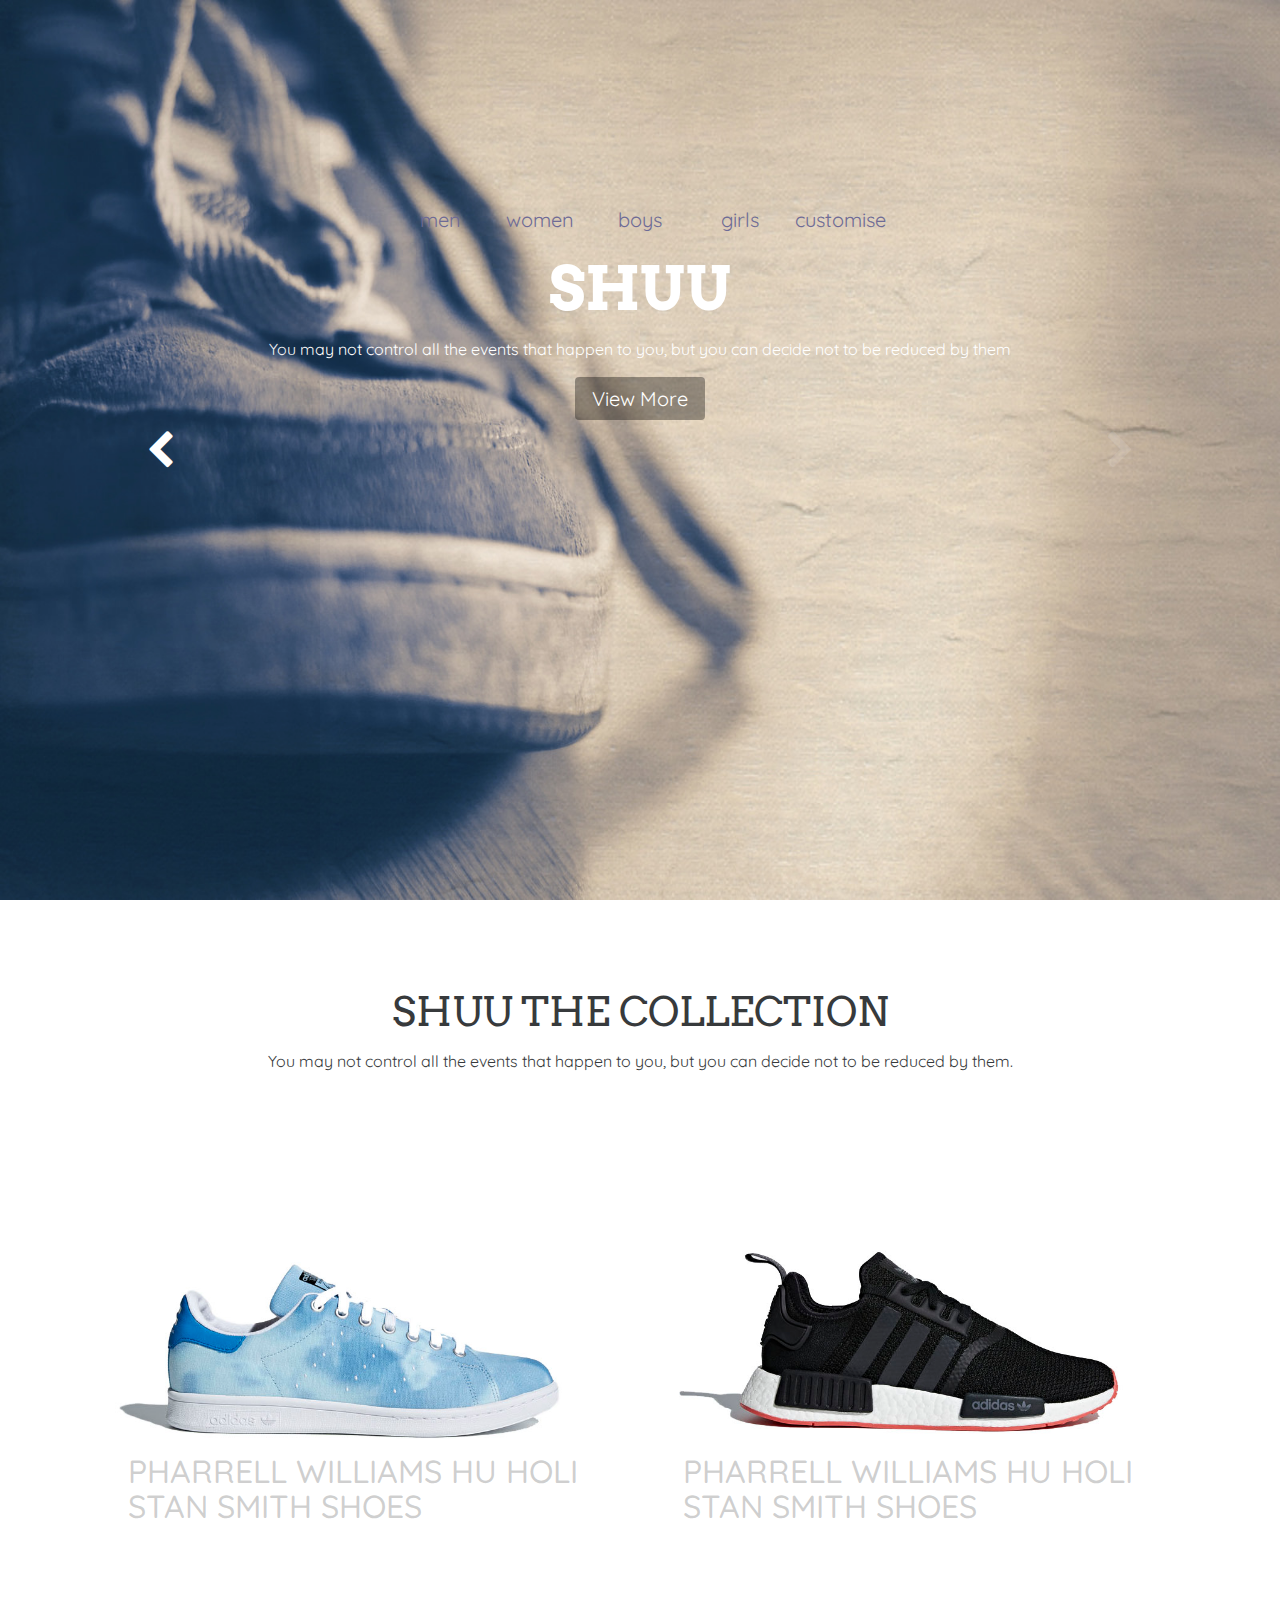
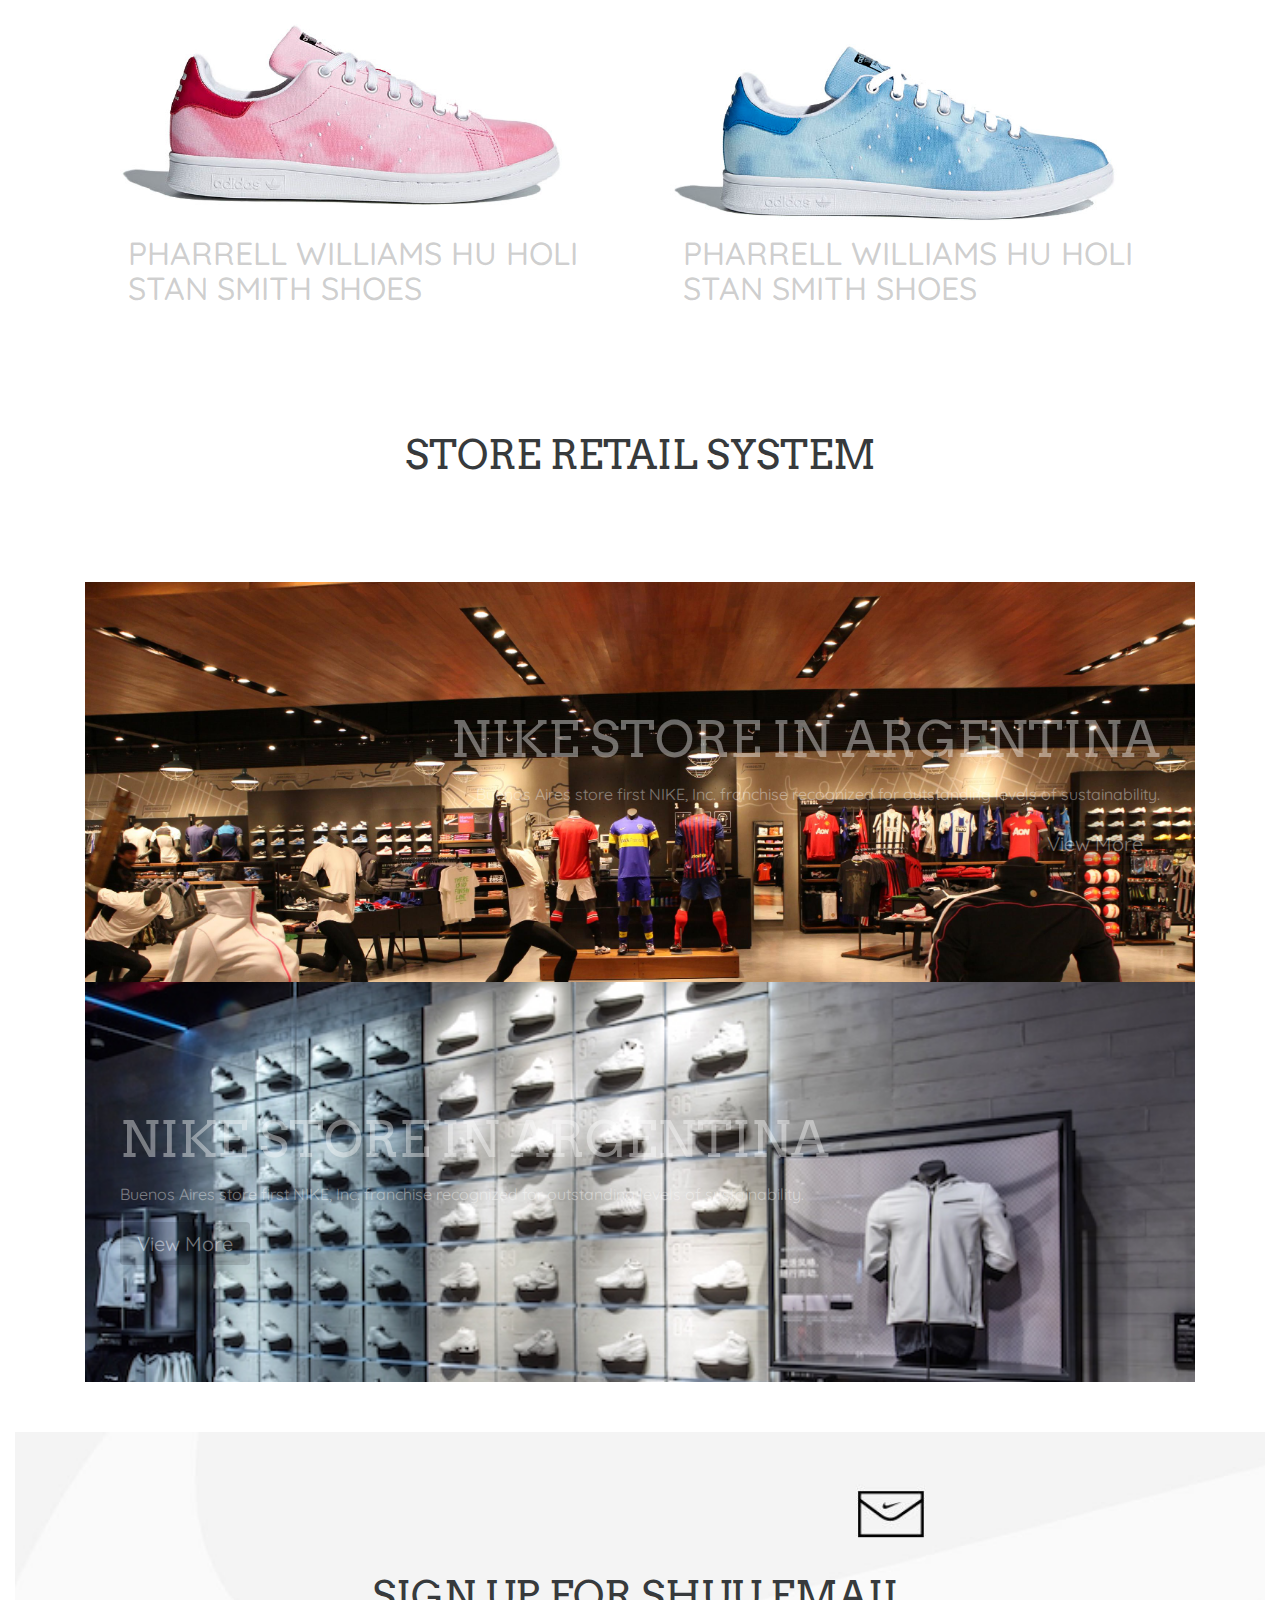
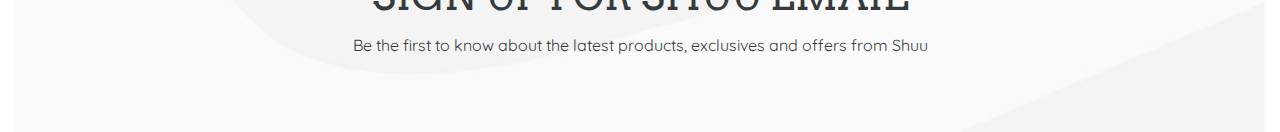
==== index.html @ 34c3ac3b "a" ====
<!DOCTYPE html>
<html lang="en"><head>
	<title> SHUU | HOME </title>
	<meta charset="utf-8">
	<meta name="viewport" content="width=device-width, initial-scale=1"> 
	<script type="text/javascript" src="vendor/jquery-3.3.1.min.js"></script> 
	<script type="text/javascript" src="vendor/bootstrap.js"></script>
 	<script type="text/javascript" src="1.js"></script>
	<link rel="stylesheet" href="vendor/bootstrap.css">
	<link rel="stylesheet" href="vendor/font-awesome.css">
 	<link rel="stylesheet" href="1.css">
 	<link href="https://fonts.googleapis.com/css?family=Arvo" rel="stylesheet">
 	<link href="https://fonts.googleapis.com/css?family=Quicksand" rel="stylesheet">
</head>
<body onload="init()">
	<div class="menu">
		<ul>
			<li>
				<a href="" class="sub men">men</a>
				<ul class="submenu">
					<li>
						<ul>
							<li>NEW RELEASES</li>
							<li>LAUNCH CALENDAR</li>
							<li>NIKE REACT</li>
							<li>AIR MAX</li>
							<li>NEW RELEASES</li>
						</ul>
					</li>
					<li>
						<ul>
							<li>Newest Sneakers</li>
							<li>All Shoes</li>
							<li>Lifestyle</li>
							<li>Running</li>
							<li>Basketball</li>
						</ul>
					</li>
					
				</ul>
			</li>
			<li>
				<a href="" class="sub men">women</a>
				<ul class="submenu">
					<li>
						<ul>
							<li>NEW RELEASES</li>
							<li>LAUNCH CALENDAR</li>
							<li>NIKE REACT</li>
							<li>AIR MAX</li>
							<li>NEW RELEASES</li>
						</ul>
					</li>
					<li>
						<ul>
							<li>Newest Sneakers</li>
							<li>All Shoes</li>
							<li>Lifestyle</li>
							<li>Running</li>
							<li>Basketball</li>
						</ul>
					</li>
					
				</ul>
			</li>
			<li>
				boys
			</li>
			<li>
				girls
			</li>
			<li>
				customise
			</li>
		</ul>
	</div>
	<div class="container-fluid">
		<div class="row">
			<div class="khoicarousel">
				<div class="khoianh active ">
					<img src="img/2.jpg" alt="">
					<h1>SHUU</h1>
					<p>You may not control all the events that happen to you, but you can decide not to be reduced by them</p>
					<a href="#" class="btn">View More</a>
				</div>
				<div class="khoianh  ">
					<img src="img/3.jpg" alt="">
					<h1>BINH</h1>
					<p>You may not control all the events that happen to you, but you can decide not to be reduced by them</p>
					<a href="#" class="btn">View More</a>
				</div>
				<div class="khoianh  ">
					<img src="img/5.jpg" alt="">
					<h1>SHUU</h1>
					<p>You may not control all the events that happen to you, but you can decide not to be reduced by them</p>
					<a href="#" class="btn">View More</a>
				</div>
			</div>
			
			
			<div class="turnleft turn">
				<i class="fa fa-chevron-left"></i>
			</div>
			<div class="turnright turn">
				<i class="fa fa-chevron-right"></i>
			</div>
		</div>
	</div>
	<div class="container-fluid">
		<div class="row">
			<div class="description">
				<h1>SHUU THE COLLECTION</h1>
				<p>You may not control all the events that happen to you, but you can decide not to be reduced by them.</p>
			</div>
		</div>
	</div>
	<div class="container">
		<div class="row">
			<div class="toptrend col-xs-12">
				<div class="khoind col-md-6">
					<img src="img/product/1/0.jpg" alt="">
					<p class="des">Men's Originals</p>
					<p class="price">$ 130</p>
					<h2>PHARRELL WILLIAMS HU HOLI STAN SMITH SHOES</h2>
				</div>
				<div class="khoind col-md-6">
					<img src="img/product/2/0.jpg" alt="">
					<p class="des">Men's Originals</p>
					<p class="price">$ 130</p>
					<h2>PHARRELL WILLIAMS HU HOLI STAN SMITH SHOES</h2>
				</div>
				<div class="khoind col-md-6">
					<img src="img/product/3/0.jpg" alt="">
					<p class="des">Men's Originals</p>
					<p class="price">$ 130</p>
					<h2>PHARRELL WILLIAMS HU HOLI STAN SMITH SHOES</h2>
				</div>
				<div class="khoind col-md-6">
					<img src="img/product/1/0.jpg" alt="">
					<p class="des">Men's Originals</p>
					<p class="price">$ 130</p>
					<h2>PHARRELL WILLIAMS HU HOLI STAN SMITH SHOES</h2>
				</div>
			</div>
		</div>
	</div>
	<div class="container-fluid">
		<div class="row ">
			<div class="description ttshop">
				<h1>STORE RETAIL SYSTEM</h1>
			</div>
		</div>
	</div>
	<div class="container">
		<div class="row">
			<div class="col-md-12">
				<div class="khoishop">
					<img class="avt" src="img/shop/1.jpg" alt="">
					<img class="bg" src="img/bg-white.png" alt="">
					<div class="mota">
						<h1>NIKE STORE IN ARGENTINA</h1>
						<p>Buenos Aires store first NIKE, Inc. franchise recognized for outstanding levels of sustainability.</p>
						<a href="#" class="btn">View More</a>
					</div>
					
				</div>
			</div>
			<div class="col-md-12">
				<div class="khoishop l">
					<img class="avt" src="img/shop/2.jpg" alt="">
					<img class="bg" src="img/bg-white.png" alt="">
					<div class="mota">
						<h1>NIKE STORE IN ARGENTINA</h1>
						<p>Buenos Aires store first NIKE, Inc. franchise recognized for outstanding levels of sustainability.</p>
						<a href="#" class="btn">View More</a>
					</div>
				</div>
			</div>
		</div>
	</div>
	<div class="container-fluid">
		<div class="mail">
			<h1>SIGN UP FOR SHUU EMAIL</h1>
			<p>Be the first to know about the latest products, exclusives and offers from Shuu</p>
		</div>
	</div>
</body>
</html>
---- 1.css ----
*{margin: 0;padding: 0;font-family: 'Quicksand', sans-serif;}

.mail {
    width: 100%;
    height: 300px;
    background: url(img/bg.jpg);
    margin-top: 50px;
    text-align: center;
    background-size: cover;
    padding: 142px 0px 0px 0px;
}

li {
    margin: 5px 0px;
}

.submenu>li>ul>li:hover {font-weight: bold;}

a.sub {
    color: #6e6b96;
}

a.sub:hover {
    text-decoration: none;
}

.menu>ul>li {
    float: left;
    width: 20%;
    text-align: center;
    font-size: 20px;
    cursor: pointer;
    color: #6e6b96;
}

.submenu>li {
    width: 50%;
    font-size: 20px;
    float: left;
    background: white;
    color: black;
    padding: 10px;
}

.menu ul {
    list-style: none;
    width: 100%;
}

ul.submenu {
    width: 500px;
    background: white;
    position: relative;
    left: 25px;
    opacity: 0;
    visibility: hidden;
    top: -7px;
    transition: 0.3s;
}

ul.submenu:hover {
    opacity: 1;
    visibility: visible;
}

ul.submenu.active {
    opacity: 1;
    visibility: visible;
}

.menu {
    position: absolute;
    z-index: 10;
    width: 500px;
    margin: auto;
    top: 200px;
    left: 50%;
    margin-left: -250px;
}

.khoishop img.bg {
    position: absolute;
    width: 100%;
    top: 0px;
    height: 100%;
    left: 0px;
    transition: 0.4s;
    opacity: 0;
}

.l img.bg {
    transform: rotate(180deg);
}

.khoishop:hover img.bg {
    opacity: 1;
}

.khoiimg {}

.mota {
    position: absolute;
    top: 130PX;
    right: 50px;
    /* width: 36%; */
    text-align: right;
    opacity: 0.4;
}

.l .mota {
    left: 50px;
    text-align: left;
}

.khoishop:hover .mota {
    width: 722px!important;
    opacity: 1;
}

.khoishop {
    color: white;
    height: 400px;
    overflow: hidden;
    text-align: center;
    transition: 0.8s;
    /* margin: 25px 0px; */
}

.khoishop:hover {
    color: black;
}
.khoishop:hover img.avt{
    opacity: 0.5;
    transform: translateX(-50px);
}

.l:hover img.avt {
    transform: translateX(50px)!important;
}

.khoishop img.avt {
    width: 100%;
    position: relative;
    z-index: -1;
    transition: 0.4s;
    top: -65px;
}

.khoind h2 {
    position: absolute;
    bottom: 16px;
    width: 90%;
    margin-left: 5%;
    text-transform: uppercase;
    color: #80808061;
    transition: 0.3s;
}

.khoind:hover h2 {
    color: black;
}

.khoind:hover img {
    transform: scale(1.1);
}

p.price {
    font-size: 25px;font-weight: bold;
    
    }
.khoind p {
    transform: translateY(-33px);
    transition: 0.3s;
}
p.des {
    margin: 0px 20px;
    float: left;
    width: 80%;
    
}

.khoind {
    height: 356px;
    overflow: hidden;
    float: left;
    cursor: pointer;
    margin: 13px 0px;
}

.khoind:hover p.des, .khoind:hover p.price {
    transform: translateY(0px);
}

.khoind img {
    width: 95%;
    position: absolute;
    z-index: -1;
    transition: 0.4s;
}

.description {
    text-align: center;
    width: 100%;
    padding: 90px 0px;
}

.khoicarousel {
    width: 100%;
    position: relative;
    overflow: hidden;
}


.turnright {
    right: 0px;
}

.turnleft,.turnright {
    position: absolute;
    height: 100%;
    width: 25%;
    text-align: center;
    color: #ffffff21;
    font-size: 40px;
    transition: 0.4s;
    cursor: pointer;
}

.turn:hover {
    background: #0000000a;
    color: white;
}

a.btn {
    color: white;
    background: #00000059;
    font-size: 20px;
    transition: 0.2s;
}

a.btn:hover {
    background: #ffffff;
    color: black;
}

.khoianh h1 {
    margin-top: 20%;
    font-size: 60px;
    font-weight: bold;
}
h1 {
    font-family: 'Arvo', serif;
    margin-bottom: 15px;
}

.khoishop h1 {
    font-size: 50px;
}

.khoicarousel img {
    position: absolute;
    z-index: -1;
    width: 100%;
    height: 100%;
    top: 0px;
    left: 0px;
}

.khoianh {
    width: 100%;
    height: 100%;
    text-align: center;
    color: white;
    transition: 0.5s;
    position: absolute;
    top: 0;
    left: 0;
    float: left;
    opacity: 0;
    visibility: hidden;
}

.khoianh.active {
    transform: translateX(0);
    opacity: 1;
    visibility: visible;
}

.khoianh.hide {
    animation : hide 0.8s forwards;
}
.khoianh.hider {
    animation : hider 0.8s forwards;
}
.khoianh.hidee {
    animation : hidee 0.8s forwards;
}
@-webkit-keyframes hide {
    50% {transform : translateX(21%)}
}

@-webkit-keyframes hider {
    50% {transform : translateX(-21%)}
}

@-webkit-keyframes hidee {
    50% {transform : scale(0.5)
        opacity : 0.2;
        }
}
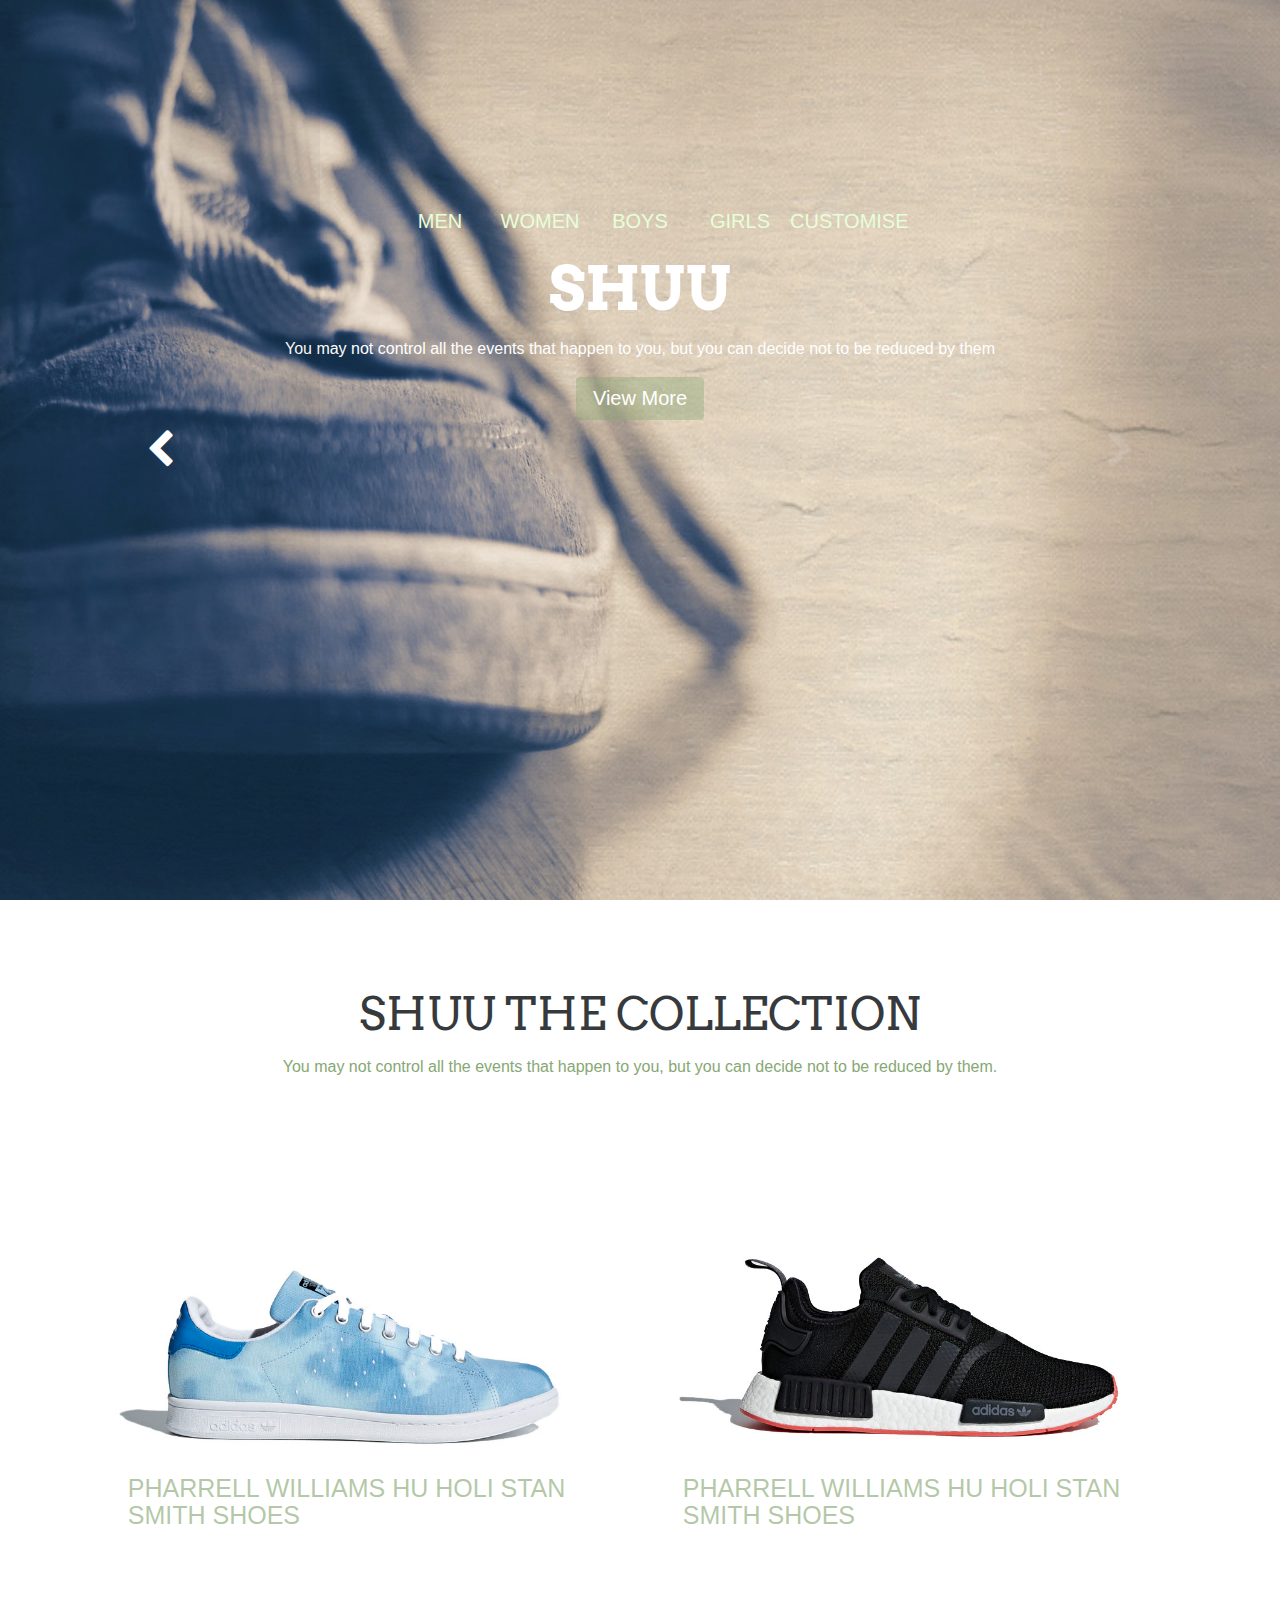
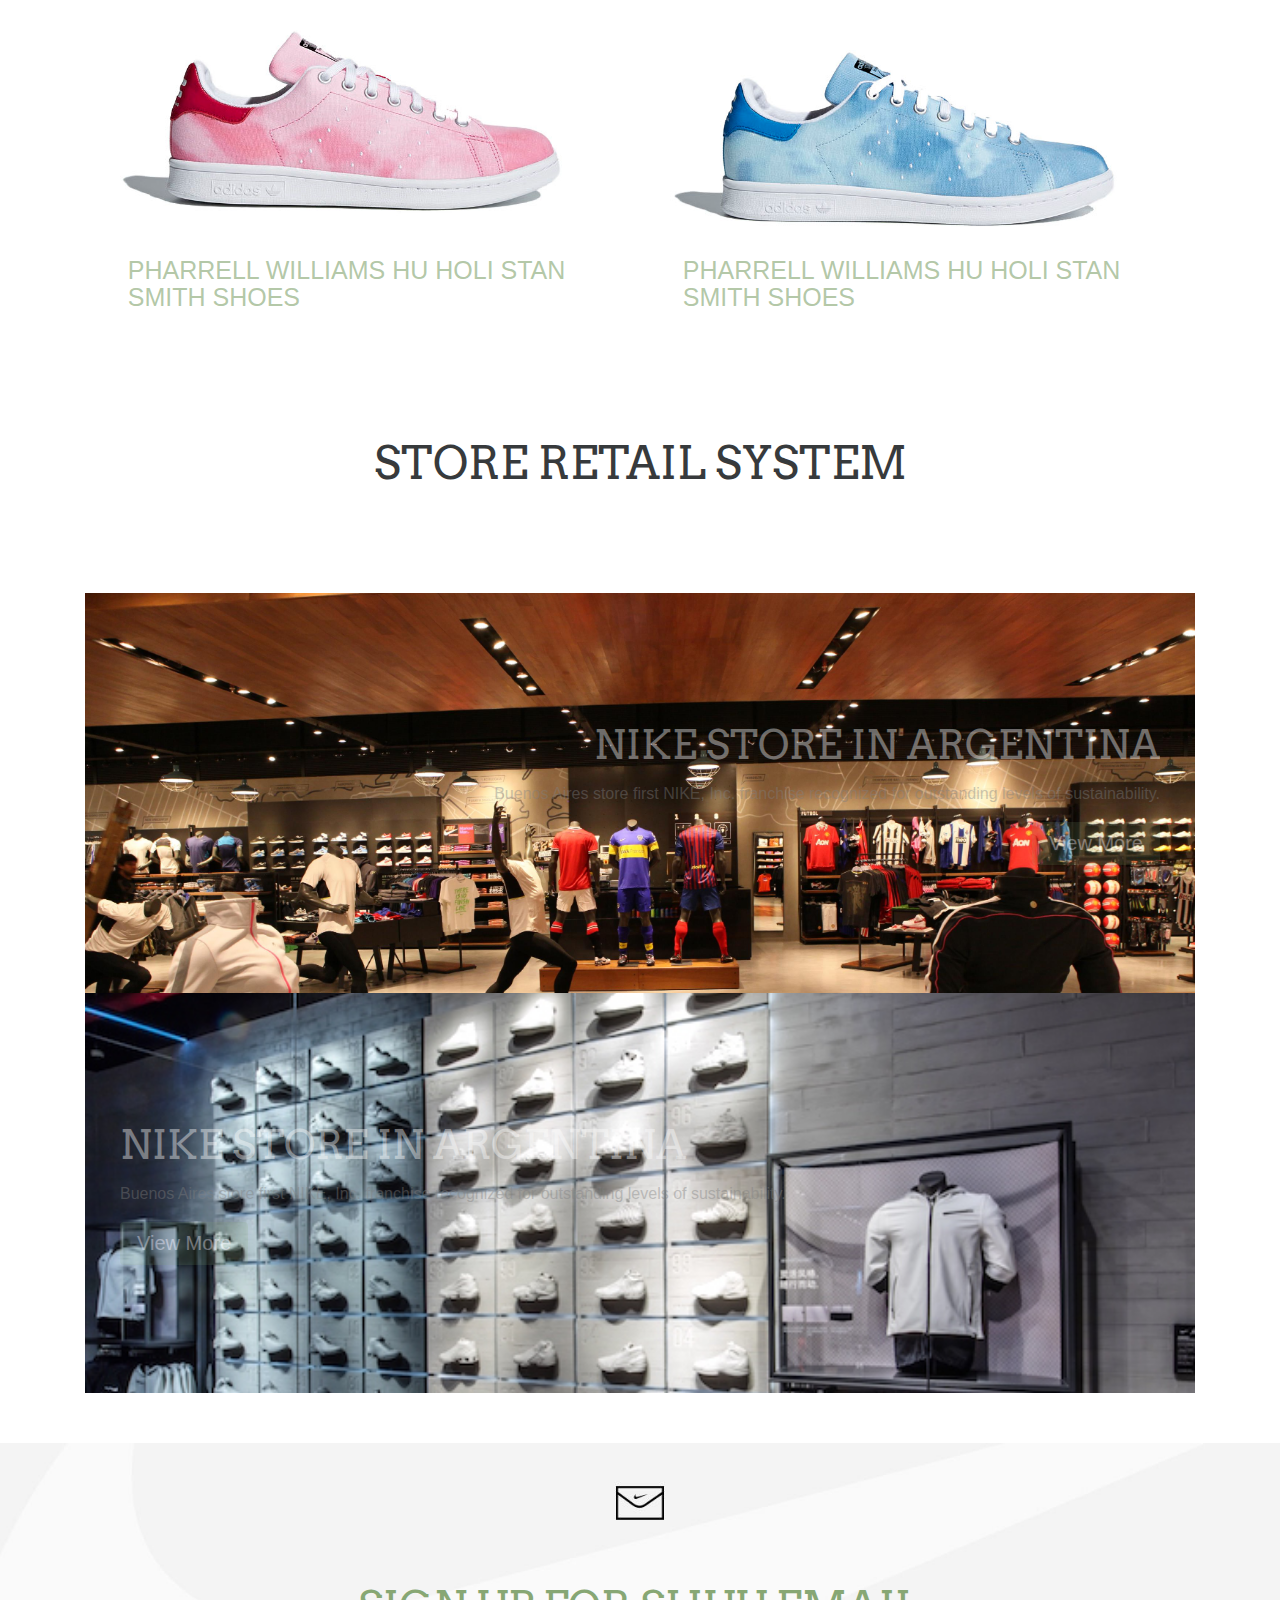
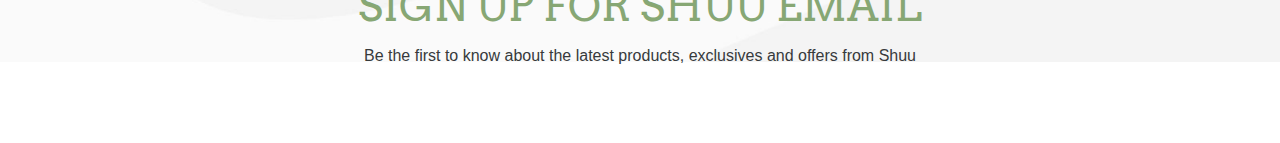
==== commit 0c09a1ea: "a" ====
--- a/index.html
+++ b/index.html
@@ -6,13 +6,26 @@
 	<script type="text/javascript" src="vendor/jquery-3.3.1.min.js"></script> 
 	<script type="text/javascript" src="vendor/bootstrap.js"></script>
  	<script type="text/javascript" src="1.js"></script>
+ 	<script type="text/javascript" src="menu-top.js"></script>
 	<link rel="stylesheet" href="vendor/bootstrap.css">
 	<link rel="stylesheet" href="vendor/font-awesome.css">
  	<link rel="stylesheet" href="1.css">
+ 	<link rel="stylesheet" href="menu-top.css">
  	<link href="https://fonts.googleapis.com/css?family=Arvo" rel="stylesheet">
- 	<link href="https://fonts.googleapis.com/css?family=Quicksand" rel="stylesheet">
 </head>
 <body onload="init()">
+	<div class="menu-top">
+		<ul>
+			<li>Wakanda</li>
+			<li><a href="home.html">home</a></li>
+			<li><a href="#">product</a></li>
+			<li><a href="#">event</a></li>
+			<li><a href="#">service</a></li>
+			<li><a href="#">contact</a></li>
+			<li><a href="#"><i class="fa fa-shopping-cart"></i> SHOPPING</a></li>
+			<li><a href="#">sign in</a></li>
+		</ul>
+	</div>
 	<div class="menu">
 		<ul>
 			<li>
@@ -44,33 +57,34 @@
 				<ul class="submenu">
 					<li>
 						<ul>
+							<li>jordan future</li>
 							<li>NEW RELEASES</li>
 							<li>LAUNCH CALENDAR</li>
-							<li>NIKE REACT</li>
+							<li>ADIDAS REACT</li>
 							<li>AIR MAX</li>
-							<li>NEW RELEASES</li>
+							
 						</ul>
 					</li>
 					<li>
 						<ul>
 							<li>Newest Sneakers</li>
 							<li>All Shoes</li>
-							<li>Lifestyle</li>
 							<li>Running</li>
 							<li>Basketball</li>
+							<li>Lifestyle</li>
 						</ul>
 					</li>
 					
 				</ul>
 			</li>
 			<li>
-				boys
-			</li>
-			<li>
-				girls
-			</li>
-			<li>
-				customise
+				<a href="" class="sub men">boys</a>
+			</li>
+			<li>
+				<a href="" class="sub men">girls</a>
+			</li>
+			<li>
+				<a href="" class="sub men">customise</a>
 			</li>
 		</ul>
 	</div>
@@ -178,11 +192,10 @@
 			</div>
 		</div>
 	</div>
-	<div class="container-fluid">
-		<div class="mail">
-			<h1>SIGN UP FOR SHUU EMAIL</h1>
-			<p>Be the first to know about the latest products, exclusives and offers from Shuu</p>
-		</div>
+	<div class="mail">
+		<img src="img/bg.jpg" alt="" class="bg">
+		<h1>SIGN UP FOR SHUU EMAIL</h1>
+		<p>Be the first to know about the latest products, exclusives and offers from Shuu</p>
 	</div>
 </body>
 </html>--- a/1.css
+++ b/1.css
@@ -1,23 +1,75 @@
 *{margin: 0;padding: 0;font-family: 'Quicksand', sans-serif;}
 
+
+.menu-top {
+    display: none;
+}
+
+.menu-top.hien {
+    display: block;
+}
+.description p {
+    color: #87a774;
+}
+
+.mota p {
+    color: gray;
+}
+
+.description h1 {
+}
+
+
+.mail img.bg {
+    width: 100%;
+    height: auto;
+    display: inline-block;
+    position: absolute;
+    left: 0;
+    z-index: -2;
+}
+
 .mail {
     width: 100%;
     height: 300px;
-    background: url(img/bg.jpg);
+    /* background: url(img/bg.jpg); */
     margin-top: 50px;
     text-align: center;
     background-size: cover;
-    padding: 142px 0px 0px 0px;
+    padding: inherit;
+}
+
+.menu.hien {
+    background: black;
+}
+
+.mail {
+    width: 100%;
+    height: 300px;
+    /* background: url(img/bg.jpg); */
+    margin-top: 50px;
+    text-align: center;
+    background-size: cover;
+    /* padding: 142px 0px 0px 0px; */
+    overflow: hidden;
 }
 
 li {
-    margin: 5px 0px;
+    margin: 6px 0px;
+}
+
+.submenu>li>ul>li {
+    text-transform: uppercase;
+    font-size: 20px;
+    margin: 8px 0px;
+    border-bottom: 1px solid #8080804f;
 }
 
 .submenu>li>ul>li:hover {font-weight: bold;}
 
 a.sub {
-    color: #6e6b96;
+    color: #e6ffd8;
+    text-transform: uppercase;
 }
 
 a.sub:hover {
@@ -50,12 +102,14 @@
 ul.submenu {
     width: 500px;
     background: white;
-    position: relative;
+    position: absolute;
     left: 25px;
     opacity: 0;
     visibility: hidden;
-    top: -7px;
+    top: 30px;
     transition: 0.3s;
+    margin: 10px 0px;
+    left: 23px;
 }
 
 ul.submenu:hover {
@@ -152,8 +206,9 @@
     width: 90%;
     margin-left: 5%;
     text-transform: uppercase;
-    color: #80808061;
+    color: #87a774a3;
     transition: 0.3s;
+    font-size: 25px;
 }
 
 .khoind:hover h2 {
@@ -165,12 +220,21 @@
 }
 
 p.price {
-    font-size: 25px;font-weight: bold;
-    
+    font-size: 25px;
+    font-weight: bold;
+    opacity: 0;
+    transition: 0.4s;
+    position: relative;
+    z-index: 2;
     }
+
+.khoisp:hover p.price {
+    opacity: 1;
+}
 .khoind p {
     transform: translateY(-33px);
     transition: 0.3s;
+    opacity: 1;
 }
 p.des {
     margin: 0px 20px;
@@ -204,6 +268,10 @@
     padding: 90px 0px;
 }
 
+.description h1 {
+    font-size: 45px;
+}
+
 .khoicarousel {
     width: 100%;
     position: relative;
@@ -233,14 +301,14 @@
 
 a.btn {
     color: white;
-    background: #00000059;
+    background: #87a77461;
     font-size: 20px;
     transition: 0.2s;
 }
 
 a.btn:hover {
     background: #ffffff;
-    color: black;
+    color: #87a774;
 }
 
 .khoianh h1 {
@@ -253,8 +321,17 @@
     margin-bottom: 15px;
 }
 
+.de h1 {}
+
+.mail h1 {
+    margin-top: 140px;
+    color: #87a774;
+    font-size: 42px;
+}
+
 .khoishop h1 {
-    font-size: 50px;
+    font-size: 40px;
+    /* color: #87a774; */
 }
 
 .khoicarousel img {
--- a/menu-top.css
+++ b/menu-top.css
@@ -0,0 +1,50 @@
+.menu-top>ul>li {
+    float: left;
+    line-height: 80px;
+    text-align: center;
+    width: 10%;
+    text-transform: uppercase;
+}
+.menu-top>ul {
+    width: 70%;
+    list-style: none;
+    margin: auto;
+    height: 100%;
+}
+
+.menu-top {
+    width: 100%;
+    height: 80px;
+    transition: 0.2s;
+}
+
+.menu-top.hien {
+    position: fixed;
+    z-index: 2000;
+    background: white;
+    border-bottom: 1px solid gray;
+}
+.menu-top a {
+    color: black;
+}
+.menu-top a:focus {
+    text-decoration: none;
+}
+
+.menu-top a:hover {
+    text-decoration: none;
+    color: #87a774;
+}
+
+.menu-top li:nth-child(1) {
+    color: #87a774;
+    width: 20%!important;
+    font-size: 45px;
+    font-weight: bold;
+    font-family: 'Wakanda Forever';
+    margin: 0px;
+    margin-top: -5px;
+}
+.menu-top li:last-child {
+    width: 20%!important;
+}
